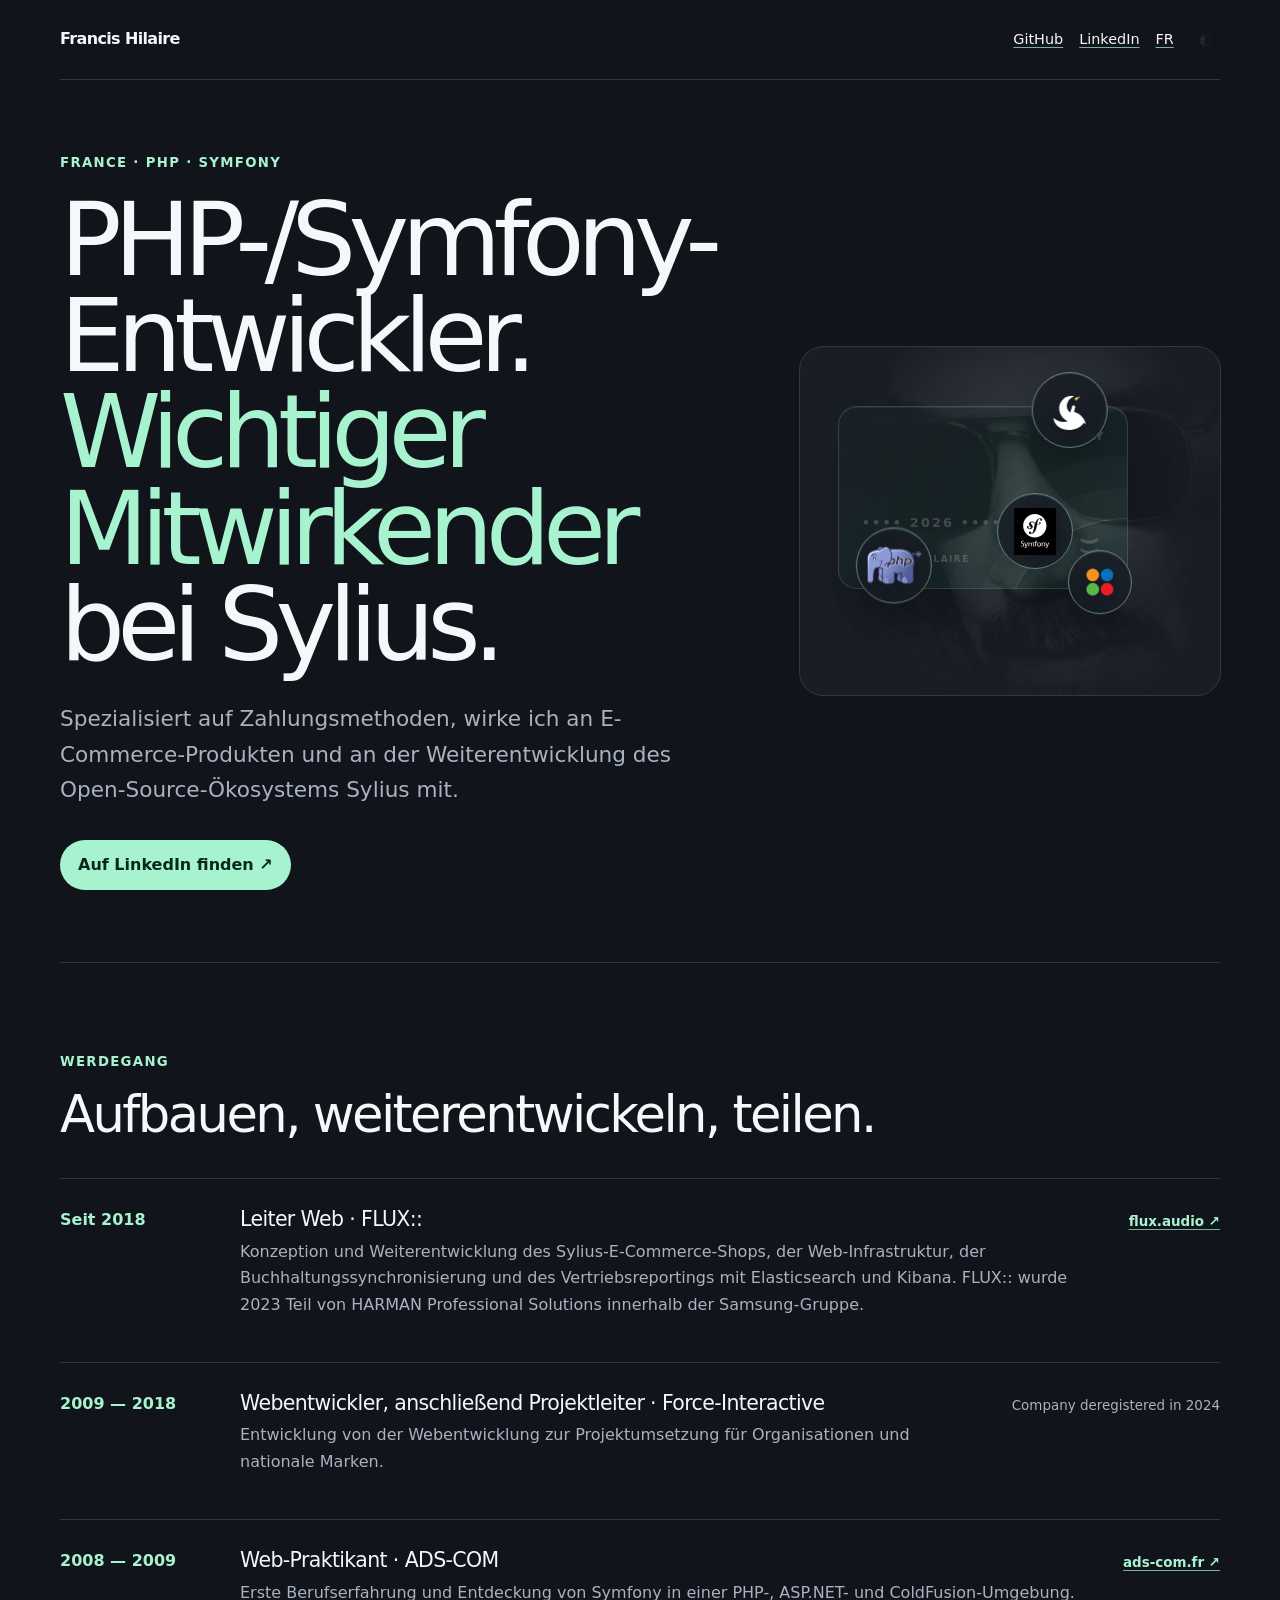
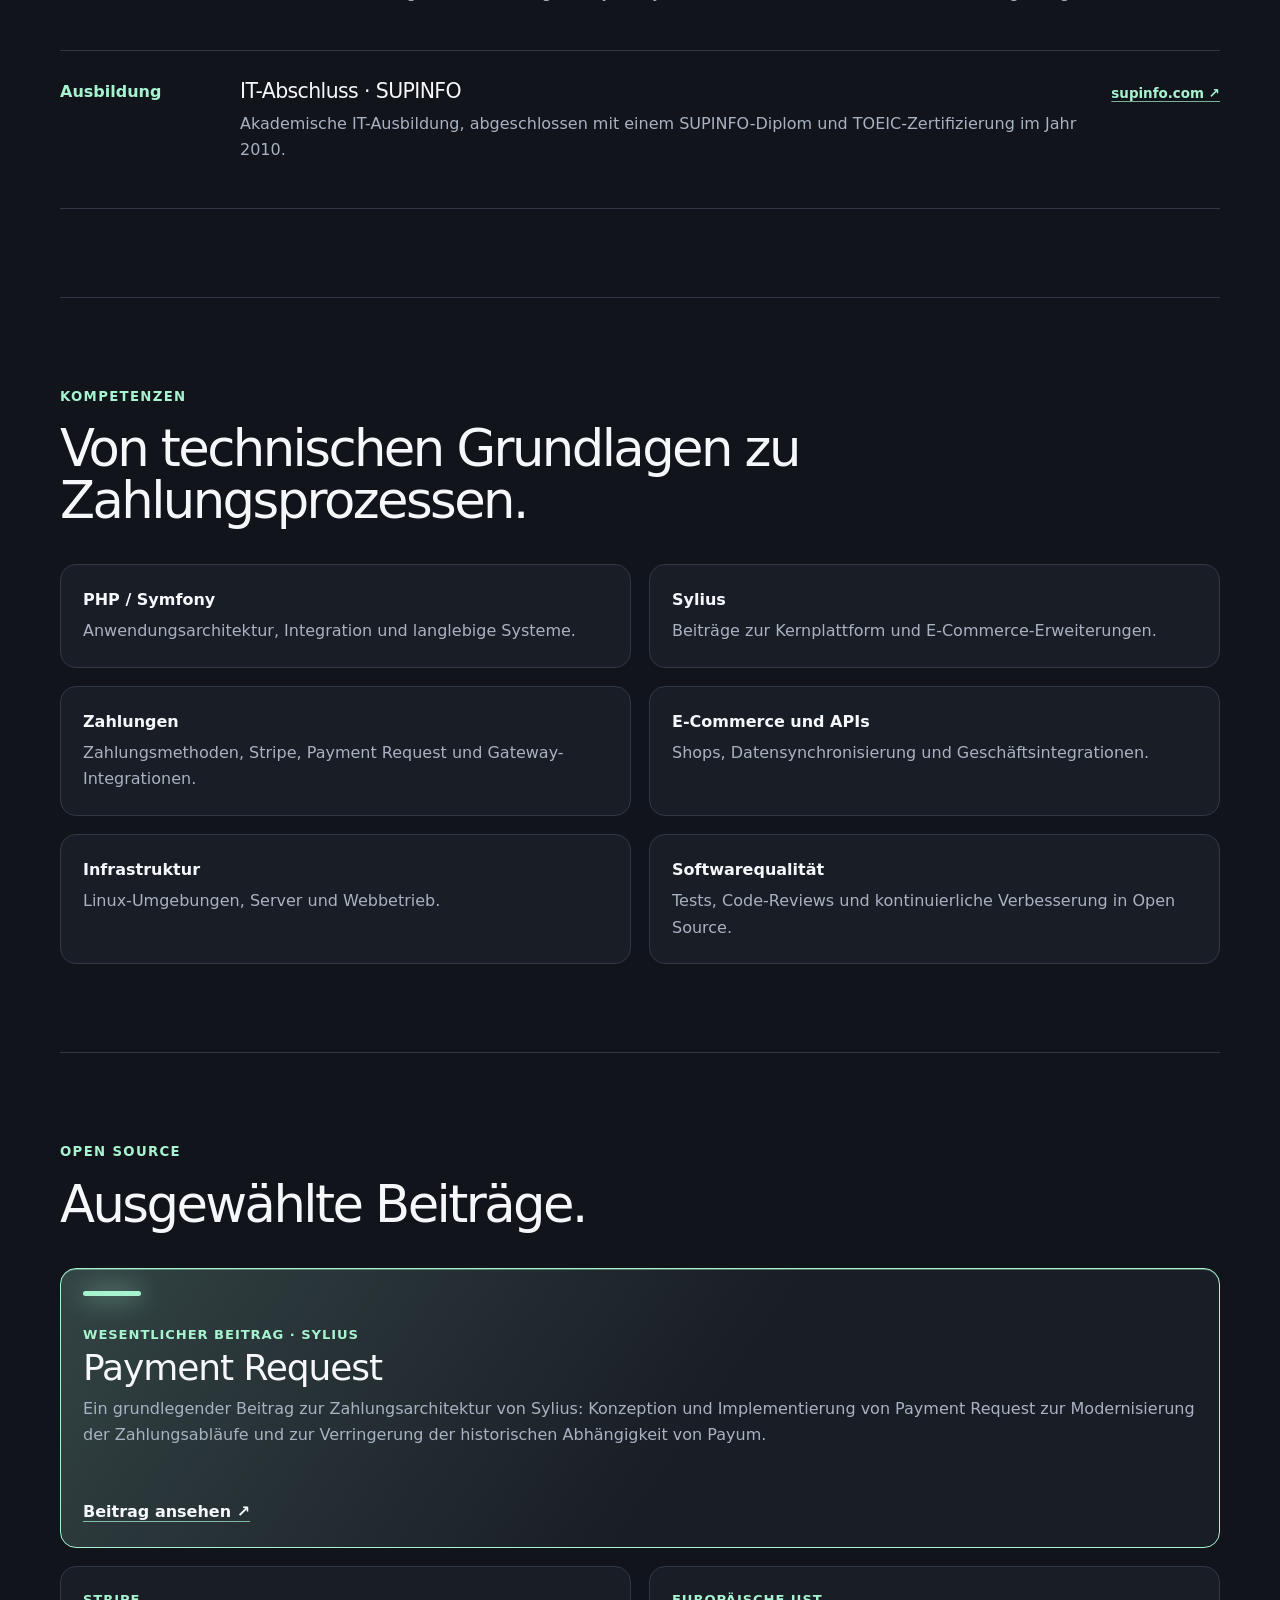
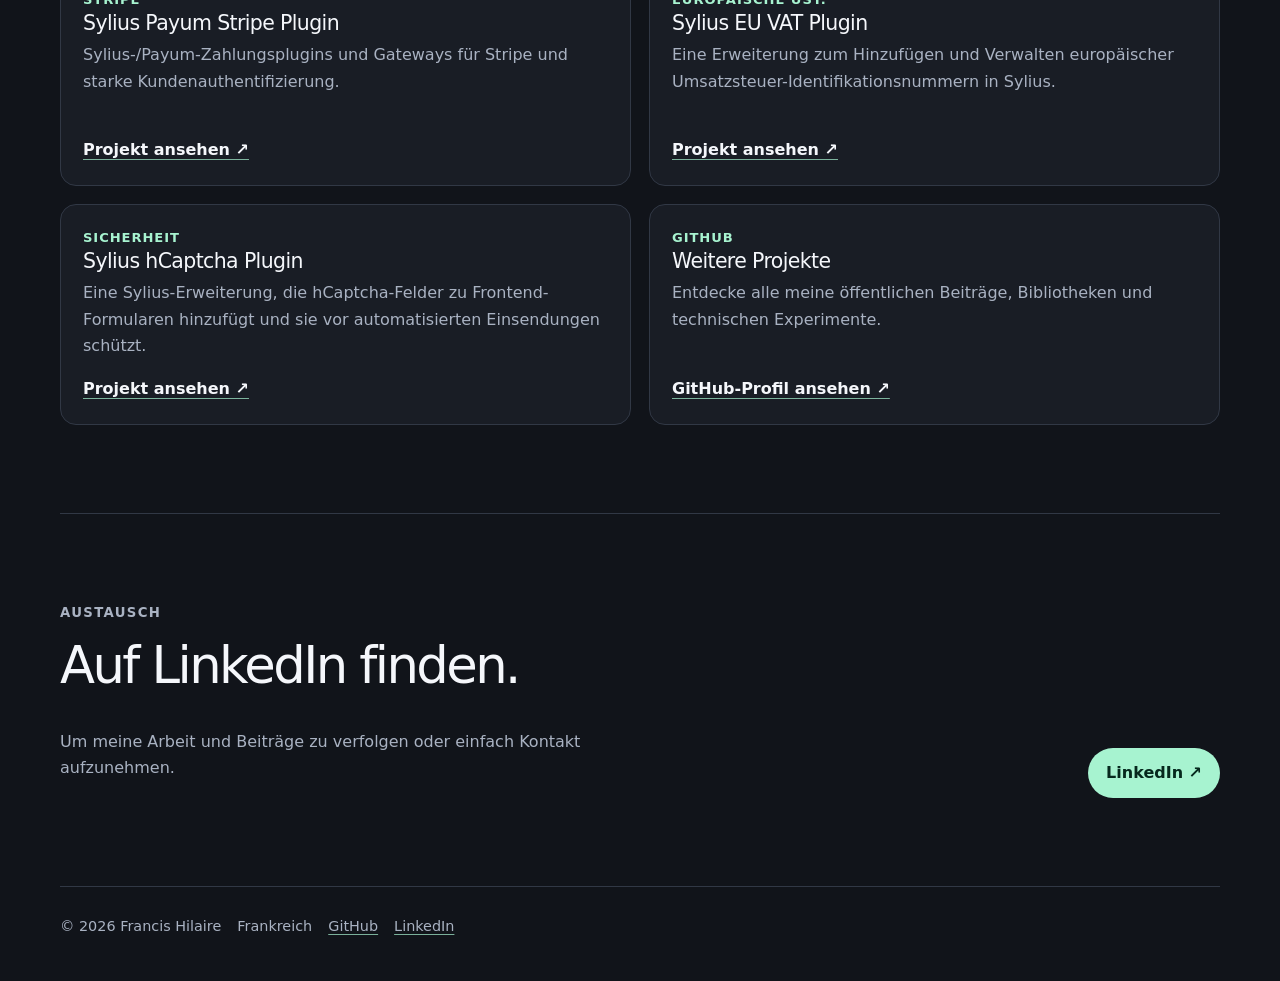
==== de.html @ 0b7f0c09 "Add German version" ====
<!DOCTYPE html>
<html lang="de">
<head>
  <meta charset="utf-8">
  <meta name="viewport" content="width=device-width,initial-scale=1">
  <meta name="description" content="Francis Hilaire — PHP-/Symfony-Entwickler und wichtiger Sylius-Mitwirkender.">
  <title>Francis Hilaire — PHP-/Symfony-Entwickler</title>
  <link href="https://cdn.jsdelivr.net/npm/bootstrap@5.3.8/dist/css/bootstrap.min.css" rel="stylesheet" integrity="sha384-sRIl4kxILFvY47J16cr9ZwB07vP4J8+LH7qKQnuqkuIAvNWLzeN8tE5YBujZqJLB" crossorigin="anonymous">
  <link rel="stylesheet" href="style.css">
</head>
<body>
  <header class="shell topbar">
    <a class="brand" href="#top">Francis Hilaire</a>
    <nav class="tools" aria-label="Hauptlinks">
      <a href="https://github.com/Prometee">GitHub</a><a href="https://www.linkedin.com/in/francis-hilaire-28317aa3">LinkedIn</a><a href="index.html" lang="fr">FR</a><button class="btn btn-sm" data-theme-toggle="" aria-label="Enable light theme">◐</button>
    </nav>
  </header>
  <main id="top" class="shell">
    <div class="hero">
      <div>
        <p class="eyebrow">France · PHP · Symfony</p>
        <h1>PHP-/Symfony-Entwickler.<br><em>Wichtiger Mitwirkender</em> bei Sylius.</h1>
        <p class="lede">Spezialisiert auf Zahlungsmethoden, wirke ich an E-Commerce-Produkten und an der Weiterentwicklung des Open-Source-Ökosystems Sylius mit.</p><a class="cta btn" href="https://www.linkedin.com/in/francis-hilaire-28317aa3">Auf LinkedIn finden ↗</a>
      </div>
      <div class="art" aria-hidden="true">
        <div class="credit-card">
          <span class="card-brand">FH / PAY</span><span class="card-number">•••• <span data-current-year="">2026</span> •••• PHP</span><span class="card-holder">FRANCIS HILAIRE</span><span class="card-wave">)))</span>
        </div>
        <div class="tech-token token-swan"><img src="assets/swan.svg" alt=""></div>
        <div class="tech-token token-symfony"><img src="assets/symfony.svg" alt="Symfony"></div>
        <div class="tech-token token-php"><img src="assets/php-elephant.svg" alt="PHP"></div>
        <div class="tech-token token-flux"><img src="assets/flux-dots.svg" alt="FLUX::"></div>
      </div>
    </div>
    <section>
      <p class="eyebrow">Werdegang</p><h2 class="section-title">Aufbauen, weiterentwickeln, teilen.</h2>
      <div class="timeline">
        <article>
          <div class="date">
            Seit 2018
          </div>
          <div>
            <h3>Leiter Web · FLUX::</h3><p class="muted">Konzeption und Weiterentwicklung des Sylius-E-Commerce-Shops, der Web-Infrastruktur, der Buchhaltungssynchronisierung und des Vertriebsreportings mit Elasticsearch und Kibana. FLUX:: wurde 2023 Teil von HARMAN Professional Solutions innerhalb der Samsung-Gruppe.</p>
          </div>
        </article>
        <article>
          <div class="date">
            2009 — 2018
          </div>
          <div>
            <h3>Webentwickler, anschließend Projektleiter · Force-Interactive</h3><p class="muted">Entwicklung von der Webentwicklung zur Projektumsetzung für Organisationen und nationale Marken.</p>
          </div>
        </article>
        <article>
          <div class="date">
            2008 — 2009
          </div>
          <div>
            <h3>Web-Praktikant · ADS-COM</h3><p class="muted">Erste Berufserfahrung und Entdeckung von Symfony in einer PHP-, ASP.NET- und ColdFusion-Umgebung.</p>
          </div>
        </article>
        <article>
          <div class="date">
            Ausbildung
          </div>
          <div>
            <h3>IT-Abschluss · SUPINFO</h3><p class="muted">Akademische IT-Ausbildung, abgeschlossen mit einem SUPINFO-Diplom und TOEIC-Zertifizierung im Jahr 2010.</p>
          </div>
        </article>
      </div>
    </section>
    <section>
      <p class="eyebrow">Kompetenzen</p><h2 class="section-title">Von technischen Grundlagen zu Zahlungsprozessen.</h2>
      <div class="grid">
        <div class="skill">
          <strong>PHP / Symfony</strong><span class="muted">Anwendungsarchitektur, Integration und langlebige Systeme.</span>
        </div>
        <div class="skill">
          <strong>Sylius</strong><span class="muted">Beiträge zur Kernplattform und E-Commerce-Erweiterungen.</span>
        </div>
        <div class="skill">
          <strong>Zahlungen</strong><span class="muted">Zahlungsmethoden, Stripe, Payment Request und Gateway-Integrationen.</span>
        </div>
        <div class="skill">
          <strong>E-Commerce und APIs</strong><span class="muted">Shops, Datensynchronisierung und Geschäftsintegrationen.</span>
        </div>
        <div class="skill">
          <strong>Infrastruktur</strong><span class="muted">Linux-Umgebungen, Server und Webbetrieb.</span>
        </div>
        <div class="skill">
          <strong>Softwarequalität</strong><span class="muted">Tests, Code-Reviews und kontinuierliche Verbesserung in Open Source.</span>
        </div>
      </div>
    </section>
    <section>
      <p class="eyebrow">Open source</p>
      <h2 class="section-title">Ausgewählte Beiträge.</h2>
      <div class="grid">
        <article class="project project-featured">
          <span class="tag">Wesentlicher Beitrag · Sylius</span>
          <h3>Payment Request</h3>
          <p class="muted">Ein grundlegender Beitrag zur Zahlungsarchitektur von Sylius: Konzeption und Implementierung von Payment Request zur Modernisierung der Zahlungsabläufe und zur Verringerung der historischen Abhängigkeit von Payum.</p><a href="https://github.com/Sylius/Sylius/pull/15943">Beitrag ansehen ↗</a>
        </article>
        <article class="project">
          <span class="tag">Stripe</span>
          <h3>Sylius Payum Stripe Plugin</h3>
          <p class="muted">Sylius-/Payum-Zahlungsplugins und Gateways für Stripe und starke Kundenauthentifizierung.</p><a href="https://github.com/FLUX-SE/SyliusPayumStripePlugin">Projekt ansehen ↗</a>
        </article>
        <article class="project">
          <span class="tag">Europäische USt.</span>
          <h3>Sylius EU VAT Plugin</h3>
          <p class="muted">Eine Erweiterung zum Hinzufügen und Verwalten europäischer Umsatzsteuer-Identifikationsnummern in Sylius.</p><a href="https://github.com/FLUX-SE/SyliusEUVatPlugin">Projekt ansehen ↗</a>
        </article>
        <article class="project">
          <span class="tag">Sicherheit</span>
          <h3>Sylius hCaptcha Plugin</h3>
          <p class="muted">Eine Sylius-Erweiterung, die hCaptcha-Felder zu Frontend-Formularen hinzufügt und sie vor automatisierten Einsendungen schützt.</p><a href="https://github.com/FLUX-SE/SyliusHCaptchaPlugin">Projekt ansehen ↗</a>
        </article>
        <article class="project">
          <span class="tag">GitHub</span>
          <h3>Weitere Projekte</h3><p class="muted">Entdecke alle meine öffentlichen Beiträge, Bibliotheken und technischen Experimente.</p><a href="https://github.com/Prometee">GitHub-Profil ansehen ↗</a>
        </article>
      </div>
    </section>
    <section>
      <div class="contact">
        <div>
          <p class="eyebrow">Austausch</p><h2 class="section-title">Auf LinkedIn finden.</h2><p>Um meine Arbeit und Beiträge zu verfolgen oder einfach Kontakt aufzunehmen.</p>
        </div><a class="cta btn" href="https://www.linkedin.com/in/francis-hilaire-28317aa3">LinkedIn ↗</a>
      </div>
    </section>
  </main>
  <footer class="shell">
    <div class="links">
      <span>© <span data-current-year="">2026</span> Francis Hilaire</span><span>Frankreich</span><a href="https://github.com/Prometee">GitHub</a><a href="https://www.linkedin.com/in/francis-hilaire-28317aa3">LinkedIn</a>
    </div>
  </footer>
  <script src="app.js"></script>
</body>
</html>
---- style.css ----
:root {
  color-scheme: dark;
  --page: #11141a;
  --surface: #191d25;
  --ink: #f5f7fb;
  --muted: #a9b2c2;
  --line: #313845;
  --accent: #a7f3d0;
  --accent-strong: #4ade80;
  --glow: #7c3aed;
}

:root[data-theme="light"] {
  color-scheme: light;
  --page: #f7f8fa;
  --surface: #ffffff;
  --ink: #151821;
  --muted: #5f6878;
  --line: #dce1e8;
  --accent: #075d42;
  --accent-strong: #047857;
  --glow: #c4b5fd;
}

* { box-sizing: border-box; }
html { scroll-behavior: smooth; }
body {
  margin: 0;
  min-width: 320px;
  background: var(--page);
  color: var(--ink);
  font: 16px/1.65 Inter, ui-sans-serif, system-ui, -apple-system, BlinkMacSystemFont, "Segoe UI", sans-serif;
}
a { color: inherit; text-decoration-color: color-mix(in srgb, var(--accent) 70%, transparent); text-underline-offset: .22em; }
a:hover { color: var(--accent); }
.shell { width: min(1160px, calc(100% - 40px)); margin: auto; }
.topbar { display: flex; justify-content: space-between; align-items: center; gap: 20px; padding: 24px 0; border-bottom: 1px solid var(--line); }
.brand { font-weight: 800; letter-spacing: -.04em; text-decoration: none; }
.tools, .links { display: flex; align-items: center; gap: 16px; flex-wrap: wrap; }
.tools a, .links a { font-size: .9rem; }
button { border: 1px solid var(--line); background: transparent; color: var(--ink); border-radius: 999px; padding: 8px 12px; cursor: pointer; }
button:hover { border-color: var(--accent); color: var(--accent); }
.hero { min-height: 72vh; display: grid; grid-template-columns: 1.25fr .75fr; gap: 36px; align-items: center; padding: 72px 0; }
.eyebrow { color: var(--accent); font-weight: 750; font-size: .83rem; letter-spacing: .1em; text-transform: uppercase; }
h1, h2, h3, p { margin-top: 0; }
h1 { font-size: clamp(3.1rem, 8vw, 6.9rem); line-height: .94; letter-spacing: -.075em; max-width: 900px; margin: 18px 0 28px; }
h1 em { color: var(--accent); font-style: normal; }
.lede { font-size: clamp(1.1rem, 2vw, 1.35rem); color: var(--muted); max-width: 650px; }
.cta { display: inline-flex; align-items: center; gap: 10px; margin-top: 16px; padding: 12px 17px; border-radius: 999px; background: var(--accent); color: #06281d; font-weight: 800; text-decoration: none; }
.cta:hover { color: #06281d; transform: translateY(-1px); }
.cta.btn:hover,
.topbar button.btn:hover {
  background: var(--accent-strong);
  border-color: var(--accent-strong);
  color: #fff;
}
:root[data-theme="light"] .cta,
:root[data-theme="light"] .cta:hover {
  color: #fff;
}
:root[data-theme="light"] button {
  background: var(--accent);
  color: #fff;
  border-color: var(--accent);
}
:root[data-theme="light"] .cta.btn:hover,
:root[data-theme="light"] .topbar button.btn:hover {
  background: #0f9f6e;
  border-color: #0f9f6e;
}
.art { position: relative; isolation: isolate; min-height: 350px; overflow: hidden; border: 1px solid var(--line); border-radius: 24px; background: var(--surface); transform: perspective(900px) rotateX(var(--tilt-x, 0deg)) rotateY(var(--tilt-y, 0deg)); transition: transform .35s cubic-bezier(.2,.8,.2,1); will-change: transform; }
.art::before { content: ""; position: absolute; z-index: 0; inset: 0; background: url("assets/github-avatar.jpg") 50% 44% / cover no-repeat; filter: grayscale(1) contrast(1.15); opacity: .19; mask-image: radial-gradient(circle at 56% 47%, #000 6%, transparent 74%); pointer-events: none; }
:root[data-theme="light"] .art::before { opacity: .13; }
.orbit, .dot, .route { position: absolute; border-radius: 50%; }
.orbit { width: 300px; height: 300px; border: 1px solid var(--accent); right: -85px; top: -40px; box-shadow: 0 0 70px color-mix(in srgb, var(--accent) 18%, transparent); animation: orbit-breathe 8s ease-in-out infinite; }
.orbit::after { content: ""; position: absolute; inset: 52px; border: 1px dashed var(--line); border-radius: inherit; }
.dot { width: 52px; height: 52px; background: var(--accent-strong); bottom: 76px; left: 21%; box-shadow: 0 0 42px var(--accent-strong); animation: dot-pulse 3.6s ease-in-out infinite; }
.route { width: 160px; height: 160px; border: 24px solid var(--glow); bottom: -62px; right: 20px; opacity: .7; animation: route-turn 16s linear infinite; }
.credit-card { position: absolute; z-index: 1; left: 9%; top: 17%; width: min(290px, 78%); aspect-ratio: 1.586; padding: 23px; overflow: hidden; border: 1px solid color-mix(in srgb, var(--accent) 38%, transparent); border-radius: 19px; background: linear-gradient(145deg, color-mix(in srgb, #142f2b 55%, transparent), color-mix(in srgb, #075d42 52%, transparent)); box-shadow: 20px 28px 35px rgba(0,0,0,.2), inset 0 1px rgba(255,255,255,.14); color: rgba(255,255,255,.42); font-size: .68rem; font-weight: 750; letter-spacing: .13em; opacity: .46; filter: saturate(.72); animation: card-float 6s ease-in-out infinite; transform-style: preserve-3d; }
.credit-card::before { content: ""; position: absolute; width: 250px; height: 250px; right: -125px; bottom: -180px; border: 1px solid rgba(255,255,255,.35); border-radius: 50%; box-shadow: 0 0 0 30px rgba(255,255,255,.06), 0 0 0 62px rgba(255,255,255,.04); }
.credit-card > * { position: absolute; z-index: 1; transform: translateZ(22px); }
.card-brand { top: 21px; right: 22px; }
.chip { top: 58px; left: 23px; width: 42px; height: 31px; border-radius: 7px; background: linear-gradient(135deg, #f8e7a9, #b99542); box-shadow: inset 0 0 0 1px rgba(43,33,5,.28); }
.chip::before, .chip::after { content: ""; position: absolute; background: rgba(43,33,5,.35); } .chip::before { width: 1px; inset: 0 50%; } .chip::after { height: 1px; inset: 50% 0; }
.card-number { left: 23px; top: 105px; font-size: .8rem; letter-spacing: .17em; }
.card-holder { left: 23px; bottom: 21px; font-size: .56rem; }
.card-wave { right: 22px; bottom: 20px; font-size: 1.2rem; transform: rotate(90deg) translateZ(22px) !important; }
.tech-token { position: absolute; z-index: 2; display: grid; width: 76px; height: 76px; place-items: center; border: 1px solid color-mix(in srgb, var(--accent) 42%, var(--line)); border-radius: 50%; background: color-mix(in srgb, var(--surface) 84%, transparent); box-shadow: 0 12px 28px rgba(0,0,0,.2), inset 0 1px rgba(255,255,255,.14); backdrop-filter: blur(5px); animation: token-float 7s ease-in-out infinite; }
.tech-token img { width: 47px; height: 47px; object-fit: contain; filter: drop-shadow(0 3px 8px rgba(0,0,0,.26)); }
.tech-token::after { content: attr(data-label); position: absolute; z-index: 3; left: 50%; top: calc(100% + 10px); width: max-content; max-width: 150px; padding: 5px 8px; border: 1px solid var(--line); border-radius: 999px; background: var(--page); color: var(--ink); font-size: .68rem; font-weight: 750; line-height: 1.2; text-align: center; opacity: 0; pointer-events: none; transform: translate(-50%, -4px); transition: opacity .18s ease, transform .18s ease; }
.tech-token:hover::after { opacity: 1; transform: translate(-50%, 0); }
.token-swan { top: 13%; right: 11%; color: var(--accent); }
.token-symfony { right: 17%; bottom: 22%; animation-delay: -2.4s; }
.token-php { left: 19%; bottom: 13%; animation-delay: -4.7s; }
.token-php img { width: 55px; height: 42px; }
.token-flux { right: 4%; bottom: 8%; width: 64px; height: 64px; animation-delay: -1.2s; }
.token-flux img { width: 42px; height: 42px; }
.art.is-collision-simulation .tech-token { top: 0; right: auto; bottom: auto; left: 0; animation: none; will-change: transform; }
@keyframes orbit-breathe { 50% { transform: translate(-13px, 14px) scale(1.045); opacity: .72; } }
@keyframes dot-pulse { 50% { transform: translateY(-14px) scale(1.18); box-shadow: 0 0 64px var(--accent-strong); } }
@keyframes route-turn { to { transform: rotate(360deg); } }
@keyframes card-float { 50% { transform: translate(12px, -12px) rotate(-4deg) rotateY(-7deg); } }
@keyframes token-float { 50% { transform: translateY(-12px) rotate(7deg); } }
@keyframes reveal-on-scroll {
  from { opacity: 0; transform: translateY(18px) scale(.99); }
  to { opacity: 1; transform: translateY(0) scale(1); }
}
section { padding: 88px 0; border-top: 1px solid var(--line); }
.section-title { font-size: clamp(2rem, 4vw, 3.4rem); letter-spacing: -.05em; line-height: 1; margin-bottom: 38px; }
.timeline { display: grid; gap: 0; }
.timeline article { display: grid; grid-template-columns: 150px minmax(0, 1fr) auto; gap: 30px; padding: 28px 0; border-top: 1px solid var(--line); }
.timeline article:last-child { border-bottom: 1px solid var(--line); }
.date { color: var(--accent); font-weight: 750; }
.company-link { align-self: start; padding-top: 4px; color: var(--muted); font-size: .84rem; white-space: nowrap; }
.company-link a { color: var(--accent); font-weight: 750; }
h3 { font-size: 1.28rem; letter-spacing: -.03em; margin-bottom: 7px; }
.muted { color: var(--muted); }
.grid { display: grid; grid-template-columns: repeat(2, 1fr); gap: 18px; }
.skill, .project { background: var(--surface); border: 1px solid var(--line); border-radius: 16px; padding: 22px; }
.skill, .project {
  transition: transform .45s cubic-bezier(.2,.8,.2,1), border-color .35s ease, box-shadow .35s ease, opacity .55s ease;
}
.skill:hover, .project:hover { transform: translateY(-5px); border-color: var(--accent); box-shadow: 0 18px 45px color-mix(in srgb, var(--ink) 12%, transparent); }
.grid > :nth-child(2) { transition-delay: .08s; }
.grid > :nth-child(3) { transition-delay: .16s; }
.grid > :nth-child(4) { transition-delay: .24s; }
.skill strong { display: block; margin-bottom: 5px; }
.project { min-height: 220px; display: flex; flex-direction: column; }
.project-featured {
  grid-column: 1 / -1;
  min-height: 280px;
  border-color: var(--accent);
  background: linear-gradient(125deg, color-mix(in srgb, var(--accent) 18%, var(--surface)), var(--surface) 56%);
  box-shadow: inset 0 1px 0 color-mix(in srgb, var(--accent) 40%, transparent);
}
.project-featured h3 { font-size: clamp(1.6rem, 3vw, 2.25rem); }
.project-featured::before { content: ""; width: 58px; height: 5px; border-radius: 99px; background: var(--accent); margin-bottom: 28px; box-shadow: 0 0 26px var(--accent); }
.project .tag { color: var(--accent); font-size: .82rem; font-weight: 750; letter-spacing: .07em; text-transform: uppercase; }
.project a { margin-top: auto; font-weight: 700; }
.contact { display: flex; justify-content: space-between; gap: 30px; align-items: end; }
.contact p { color: var(--muted); max-width: 560px; }
footer { border-top: 1px solid var(--line); padding: 28px 0 42px; color: var(--muted); font-size: .9rem; }
@supports (animation-timeline: view()) {
  .skill, .project {
    animation: reveal-on-scroll linear both;
    animation-timeline: view();
    animation-range: entry 35% cover 48%;
  }
}
@media (max-width: 720px) { .shell { width: min(100% - 28px, 1160px); } .hero { grid-template-columns: 1fr; padding: 54px 0; } .art { min-height: 260px; } .timeline article { grid-template-columns: 1fr; gap: 7px; } .grid { grid-template-columns: 1fr; } .project-featured { grid-column: auto; } .contact { display: block; } .topbar { align-items: flex-start; } }
@media (prefers-reduced-motion: reduce) { *, *::before, *::after { scroll-behavior: auto !important; transition-duration: .01ms !important; animation-duration: .01ms !important; } }
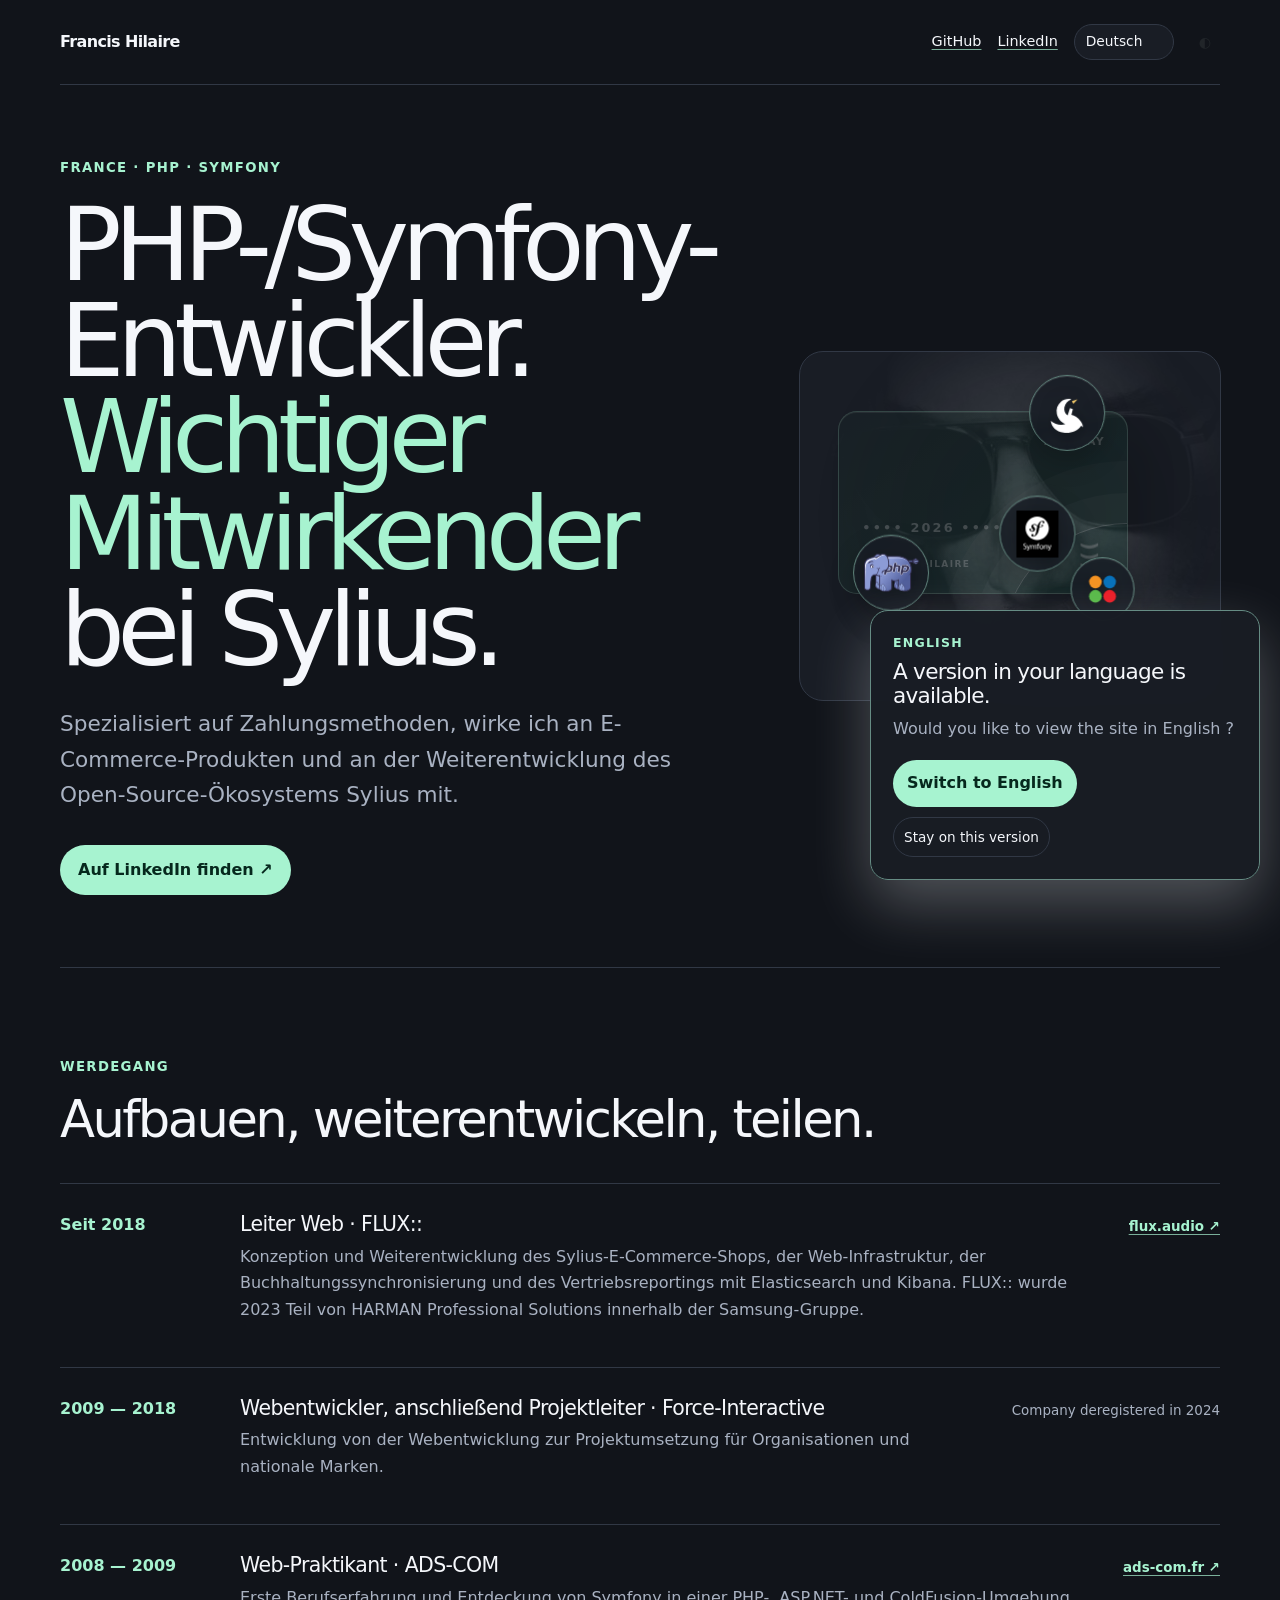
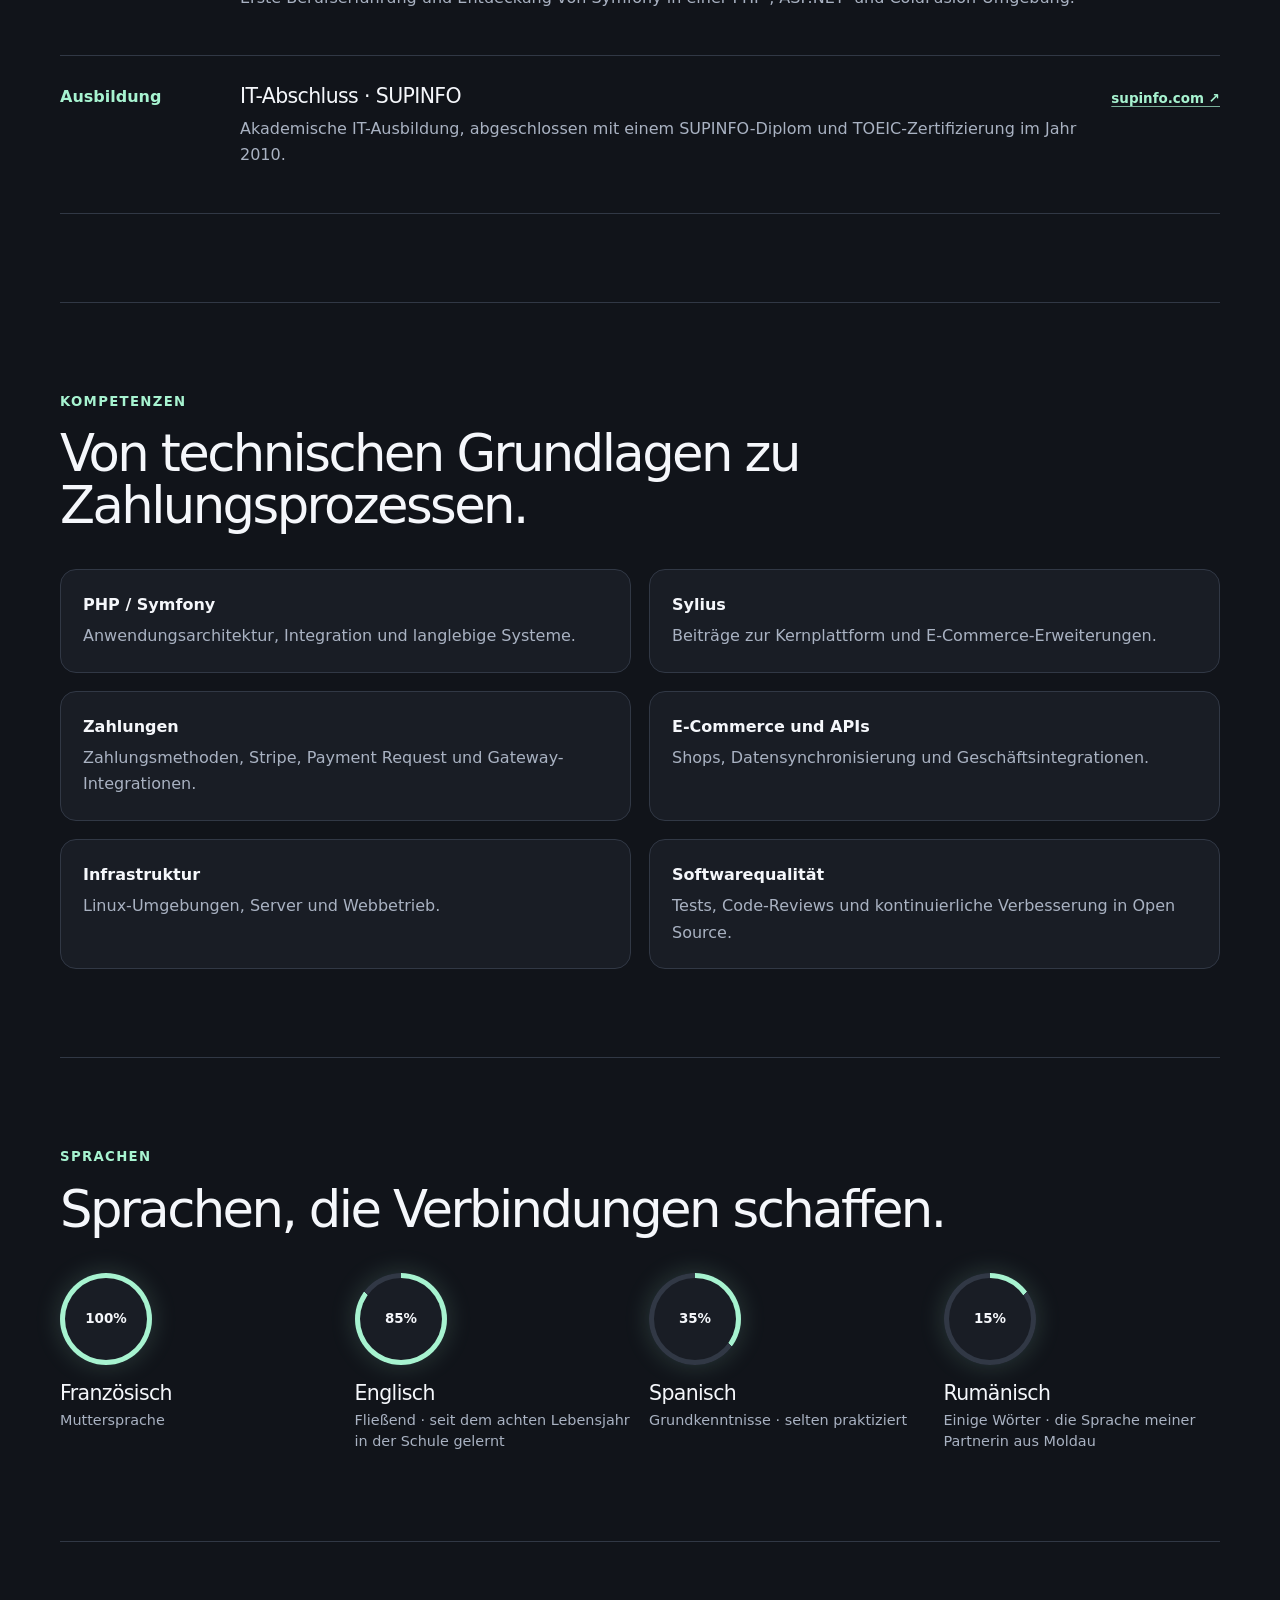
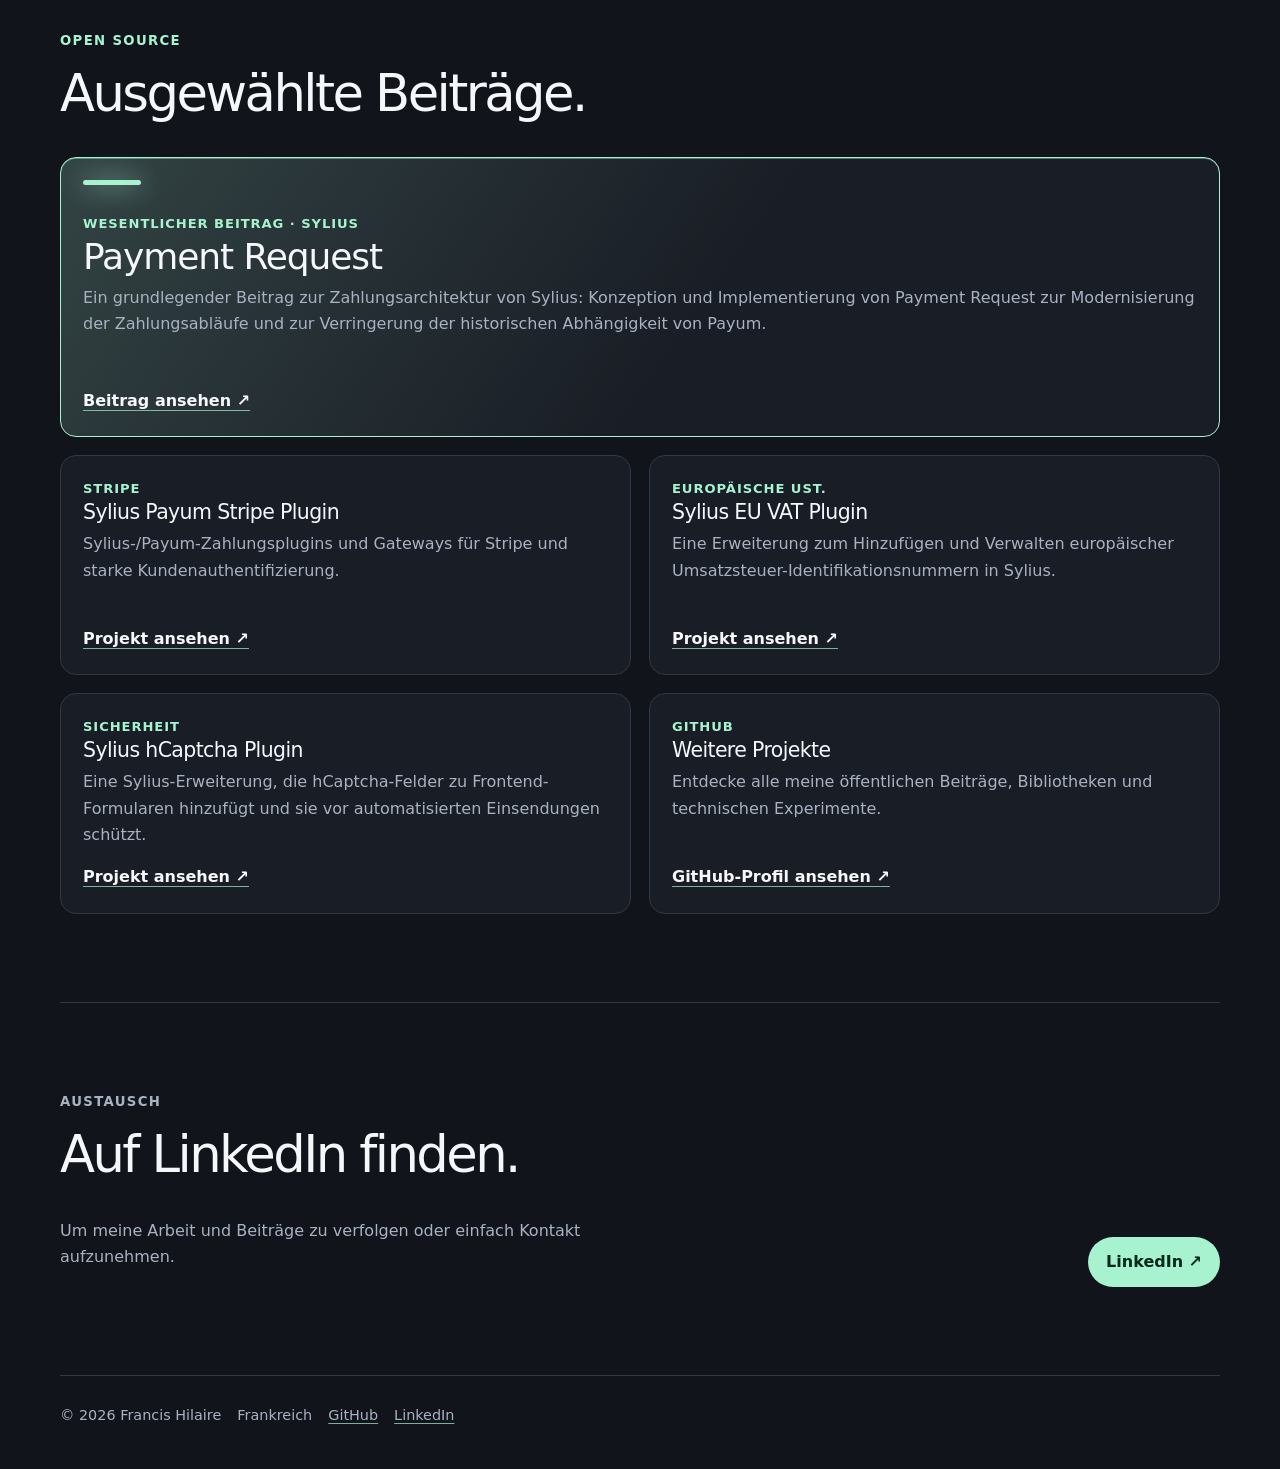
==== commit 4d1d2981: "Update LinkedIn profile links to include swan emoji" ====
--- a/de.html
+++ b/de.html
@@ -12,7 +12,7 @@
   <header class="shell topbar">
     <a class="brand" href="#top">Francis Hilaire</a>
     <nav class="tools" aria-label="Hauptlinks">
-      <a href="https://github.com/Prometee">GitHub</a><a href="https://www.linkedin.com/in/francis-hilaire-28317aa3">LinkedIn</a><a href="index.html" lang="fr">FR</a><button class="btn btn-sm" data-theme-toggle="" aria-label="Enable light theme">◐</button>
+      <a href="https://github.com/Prometee">GitHub</a><a href="https://www.linkedin.com/in/francis-🦢-hilaire-28317aa3">LinkedIn</a><a href="index.html" lang="fr">FR</a><button class="btn btn-sm" data-theme-toggle="" aria-label="Enable light theme">◐</button>
     </nav>
   </header>
   <main id="top" class="shell">
@@ -20,7 +20,7 @@
       <div>
         <p class="eyebrow">France · PHP · Symfony</p>
         <h1>PHP-/Symfony-Entwickler.<br><em>Wichtiger Mitwirkender</em> bei Sylius.</h1>
-        <p class="lede">Spezialisiert auf Zahlungsmethoden, wirke ich an E-Commerce-Produkten und an der Weiterentwicklung des Open-Source-Ökosystems Sylius mit.</p><a class="cta btn" href="https://www.linkedin.com/in/francis-hilaire-28317aa3">Auf LinkedIn finden ↗</a>
+        <p class="lede">Spezialisiert auf Zahlungsmethoden, wirke ich an E-Commerce-Produkten und an der Weiterentwicklung des Open-Source-Ökosystems Sylius mit.</p><a class="cta btn" href="https://www.linkedin.com/in/francis-🦢-hilaire-28317aa3">Auf LinkedIn finden ↗</a>
       </div>
       <div class="art" aria-hidden="true">
         <div class="credit-card">
@@ -126,13 +126,13 @@
       <div class="contact">
         <div>
           <p class="eyebrow">Austausch</p><h2 class="section-title">Auf LinkedIn finden.</h2><p>Um meine Arbeit und Beiträge zu verfolgen oder einfach Kontakt aufzunehmen.</p>
-        </div><a class="cta btn" href="https://www.linkedin.com/in/francis-hilaire-28317aa3">LinkedIn ↗</a>
+        </div><a class="cta btn" href="https://www.linkedin.com/in/francis-🦢-hilaire-28317aa3">LinkedIn ↗</a>
       </div>
     </section>
   </main>
   <footer class="shell">
     <div class="links">
-      <span>© <span data-current-year="">2026</span> Francis Hilaire</span><span>Frankreich</span><a href="https://github.com/Prometee">GitHub</a><a href="https://www.linkedin.com/in/francis-hilaire-28317aa3">LinkedIn</a>
+      <span>© <span data-current-year="">2026</span> Francis Hilaire</span><span>Frankreich</span><a href="https://github.com/Prometee">GitHub</a><a href="https://www.linkedin.com/in/francis-🦢-hilaire-28317aa3">LinkedIn</a>
     </div>
   </footer>
   <script src="app.js"></script>
--- a/style.css
+++ b/style.css
@@ -38,6 +38,16 @@
 .brand { font-weight: 800; letter-spacing: -.04em; text-decoration: none; }
 .tools, .links { display: flex; align-items: center; gap: 16px; flex-wrap: wrap; }
 .tools a, .links a { font-size: .9rem; }
+.language-picker { appearance: none; min-height: 36px; padding: 7px 30px 7px 11px; border: 1px solid var(--line); border-radius: 999px; background: var(--surface); color: var(--ink); font: inherit; font-size: .86rem; line-height: 1; cursor: pointer; }
+.language-picker:hover, .language-picker:focus { border-color: var(--accent); outline: none; }
+.language-suggestion { position: fixed; z-index: 20; right: max(20px, env(safe-area-inset-right)); bottom: max(20px, env(safe-area-inset-bottom)); width: min(390px, calc(100% - 40px)); padding: 22px; border: 1px solid color-mix(in srgb, var(--accent) 45%, var(--line)); border-radius: 18px; background: color-mix(in srgb, var(--surface) 94%, transparent); box-shadow: 0 24px 60px color-mix(in srgb, var(--ink) 28%, transparent); backdrop-filter: blur(16px); opacity: 0; transform: translateY(16px); transition: opacity .22s ease, transform .22s ease; }
+.language-suggestion.is-visible { opacity: 1; transform: translateY(0); }
+.language-suggestion__eyebrow { margin-bottom: 7px; color: var(--accent); font-size: .78rem; font-weight: 800; letter-spacing: .1em; text-transform: uppercase; }
+.language-suggestion h2 { margin-bottom: 8px; font-size: 1.35rem; line-height: 1.1; letter-spacing: -.035em; }
+.language-suggestion > p:not(.language-suggestion__eyebrow) { margin-bottom: 18px; color: var(--muted); }
+.language-suggestion__actions { display: flex; align-items: center; gap: 10px; flex-wrap: wrap; }
+.language-suggestion .cta { margin-top: 0; padding: 10px 14px; }
+.language-suggestion button { padding: 8px 10px; font-size: .85rem; }
 button { border: 1px solid var(--line); background: transparent; color: var(--ink); border-radius: 999px; padding: 8px 12px; cursor: pointer; }
 button:hover { border-color: var(--accent); color: var(--accent); }
 .hero { min-height: 72vh; display: grid; grid-template-columns: 1.25fr .75fr; gap: 36px; align-items: center; padding: 72px 0; }
@@ -86,6 +96,8 @@
 .card-holder { left: 23px; bottom: 21px; font-size: .56rem; }
 .card-wave { right: 22px; bottom: 20px; font-size: 1.2rem; transform: rotate(90deg) translateZ(22px) !important; }
 .tech-token { position: absolute; z-index: 2; display: grid; width: 76px; height: 76px; place-items: center; border: 1px solid color-mix(in srgb, var(--accent) 42%, var(--line)); border-radius: 50%; background: color-mix(in srgb, var(--surface) 84%, transparent); box-shadow: 0 12px 28px rgba(0,0,0,.2), inset 0 1px rgba(255,255,255,.14); backdrop-filter: blur(5px); animation: token-float 7s ease-in-out infinite; }
+.tech-token { cursor: pointer; }
+.tech-token:focus-visible { outline: 3px solid var(--accent); outline-offset: 4px; }
 .tech-token img { width: 47px; height: 47px; object-fit: contain; filter: drop-shadow(0 3px 8px rgba(0,0,0,.26)); }
 .tech-token::after { content: attr(data-label); position: absolute; z-index: 3; left: 50%; top: calc(100% + 10px); width: max-content; max-width: 150px; padding: 5px 8px; border: 1px solid var(--line); border-radius: 999px; background: var(--page); color: var(--ink); font-size: .68rem; font-weight: 750; line-height: 1.2; text-align: center; opacity: 0; pointer-events: none; transform: translate(-50%, -4px); transition: opacity .18s ease, transform .18s ease; }
 .tech-token:hover::after { opacity: 1; transform: translate(-50%, 0); }
@@ -96,6 +108,11 @@
 .token-flux { right: 4%; bottom: 8%; width: 64px; height: 64px; animation-delay: -1.2s; }
 .token-flux img { width: 42px; height: 42px; }
 .art.is-collision-simulation .tech-token { top: 0; right: auto; bottom: auto; left: 0; animation: none; will-change: transform; }
+.art.is-collision-simulation .tech-token.is-selected { border-color: var(--accent); box-shadow: 0 0 0 4px color-mix(in srgb, var(--accent) 20%, transparent), 0 12px 28px rgba(0,0,0,.2); }
+.art.is-easter-egg .tech-token { transition: transform .72s cubic-bezier(.2,.8,.2,1), opacity .28s ease; }
+.art.is-easter-egg .tech-token::after { opacity: 0; }
+.easter-egg-gif { position: absolute; z-index: 3; top: 50%; left: 50%; width: min(230px, 54%); margin: 0; border: 1px solid color-mix(in srgb, var(--accent) 58%, var(--line)); border-radius: 12px; box-shadow: 0 18px 38px color-mix(in srgb, var(--ink) 32%, transparent); opacity: 0; pointer-events: none; transform: translate(-50%, -50%) scale(.88); transition: opacity .32s ease .45s, transform .5s cubic-bezier(.2,.8,.2,1) .45s; }
+.easter-egg-gif.is-visible { opacity: 1; transform: translate(-50%, -50%) scale(1); }
 @keyframes orbit-breathe { 50% { transform: translate(-13px, 14px) scale(1.045); opacity: .72; } }
 @keyframes dot-pulse { 50% { transform: translateY(-14px) scale(1.18); box-shadow: 0 0 64px var(--accent-strong); } }
 @keyframes route-turn { to { transform: rotate(360deg); } }
@@ -125,6 +142,20 @@
 .grid > :nth-child(3) { transition-delay: .16s; }
 .grid > :nth-child(4) { transition-delay: .24s; }
 .skill strong { display: block; margin-bottom: 5px; }
+.language-grid { display: grid; grid-template-columns: repeat(4, 1fr); gap: 18px; }
+.language-item { display: grid; gap: 16px; align-content: start; }
+.language-item h3 { margin-bottom: 4px; }
+.language-item p { margin-bottom: 0; font-size: .9rem; line-height: 1.5; }
+.language-disc { --progress: 0; display: grid; width: 92px; aspect-ratio: 1; place-items: center; border-radius: 50%; background: conic-gradient(var(--accent) calc(var(--progress) * 1%), var(--line) 0); box-shadow: 0 0 26px color-mix(in srgb, var(--accent) 18%, transparent); }
+.spoken-language-section.is-visible .language-disc { animation: language-progress .9s .4s cubic-bezier(.2,.8,.2,1) forwards, language-arrival .6s 1.1s ease-out both; }
+.language-disc::before { content: ""; grid-area: 1 / 1; width: calc(100% - 10px); aspect-ratio: 1; border-radius: inherit; background: var(--surface); }
+.language-disc span { position: relative; z-index: 1; grid-area: 1 / 1; font-size: .84rem; font-weight: 800; }
+.language-item:nth-child(2) .language-disc { animation-delay: .52s, 1.22s; }
+.language-item:nth-child(3) .language-disc { animation-delay: .64s, 1.34s; }
+.language-item:nth-child(4) .language-disc { animation-delay: .76s, 1.46s; }
+@property --progress { syntax: "<number>"; inherits: false; initial-value: 0; }
+@keyframes language-progress { to { --progress: var(--level); } }
+@keyframes language-arrival { 50% { transform: scale(1.08); box-shadow: 0 0 42px color-mix(in srgb, var(--accent) 35%, transparent); } }
 .project { min-height: 220px; display: flex; flex-direction: column; }
 .project-featured {
   grid-column: 1 / -1;
@@ -141,11 +172,11 @@
 .contact p { color: var(--muted); max-width: 560px; }
 footer { border-top: 1px solid var(--line); padding: 28px 0 42px; color: var(--muted); font-size: .9rem; }
 @supports (animation-timeline: view()) {
-  .skill, .project {
+  .skill, .project, .language-item {
     animation: reveal-on-scroll linear both;
     animation-timeline: view();
     animation-range: entry 35% cover 48%;
   }
 }
-@media (max-width: 720px) { .shell { width: min(100% - 28px, 1160px); } .hero { grid-template-columns: 1fr; padding: 54px 0; } .art { min-height: 260px; } .timeline article { grid-template-columns: 1fr; gap: 7px; } .grid { grid-template-columns: 1fr; } .project-featured { grid-column: auto; } .contact { display: block; } .topbar { align-items: flex-start; } }
+@media (max-width: 720px) { .shell { width: min(100% - 28px, 1160px); } .hero { grid-template-columns: 1fr; padding: 54px 0; } .art { min-height: 260px; } .timeline article { grid-template-columns: 1fr; gap: 7px; } .grid, .language-grid { grid-template-columns: 1fr; } .language-item { grid-template-columns: 92px 1fr; align-items: center; } .project-featured { grid-column: auto; } .contact { display: block; } .topbar { align-items: flex-start; } .language-suggestion { right: 14px; bottom: 14px; width: calc(100% - 28px); } }
 @media (prefers-reduced-motion: reduce) { *, *::before, *::after { scroll-behavior: auto !important; transition-duration: .01ms !important; animation-duration: .01ms !important; } }
